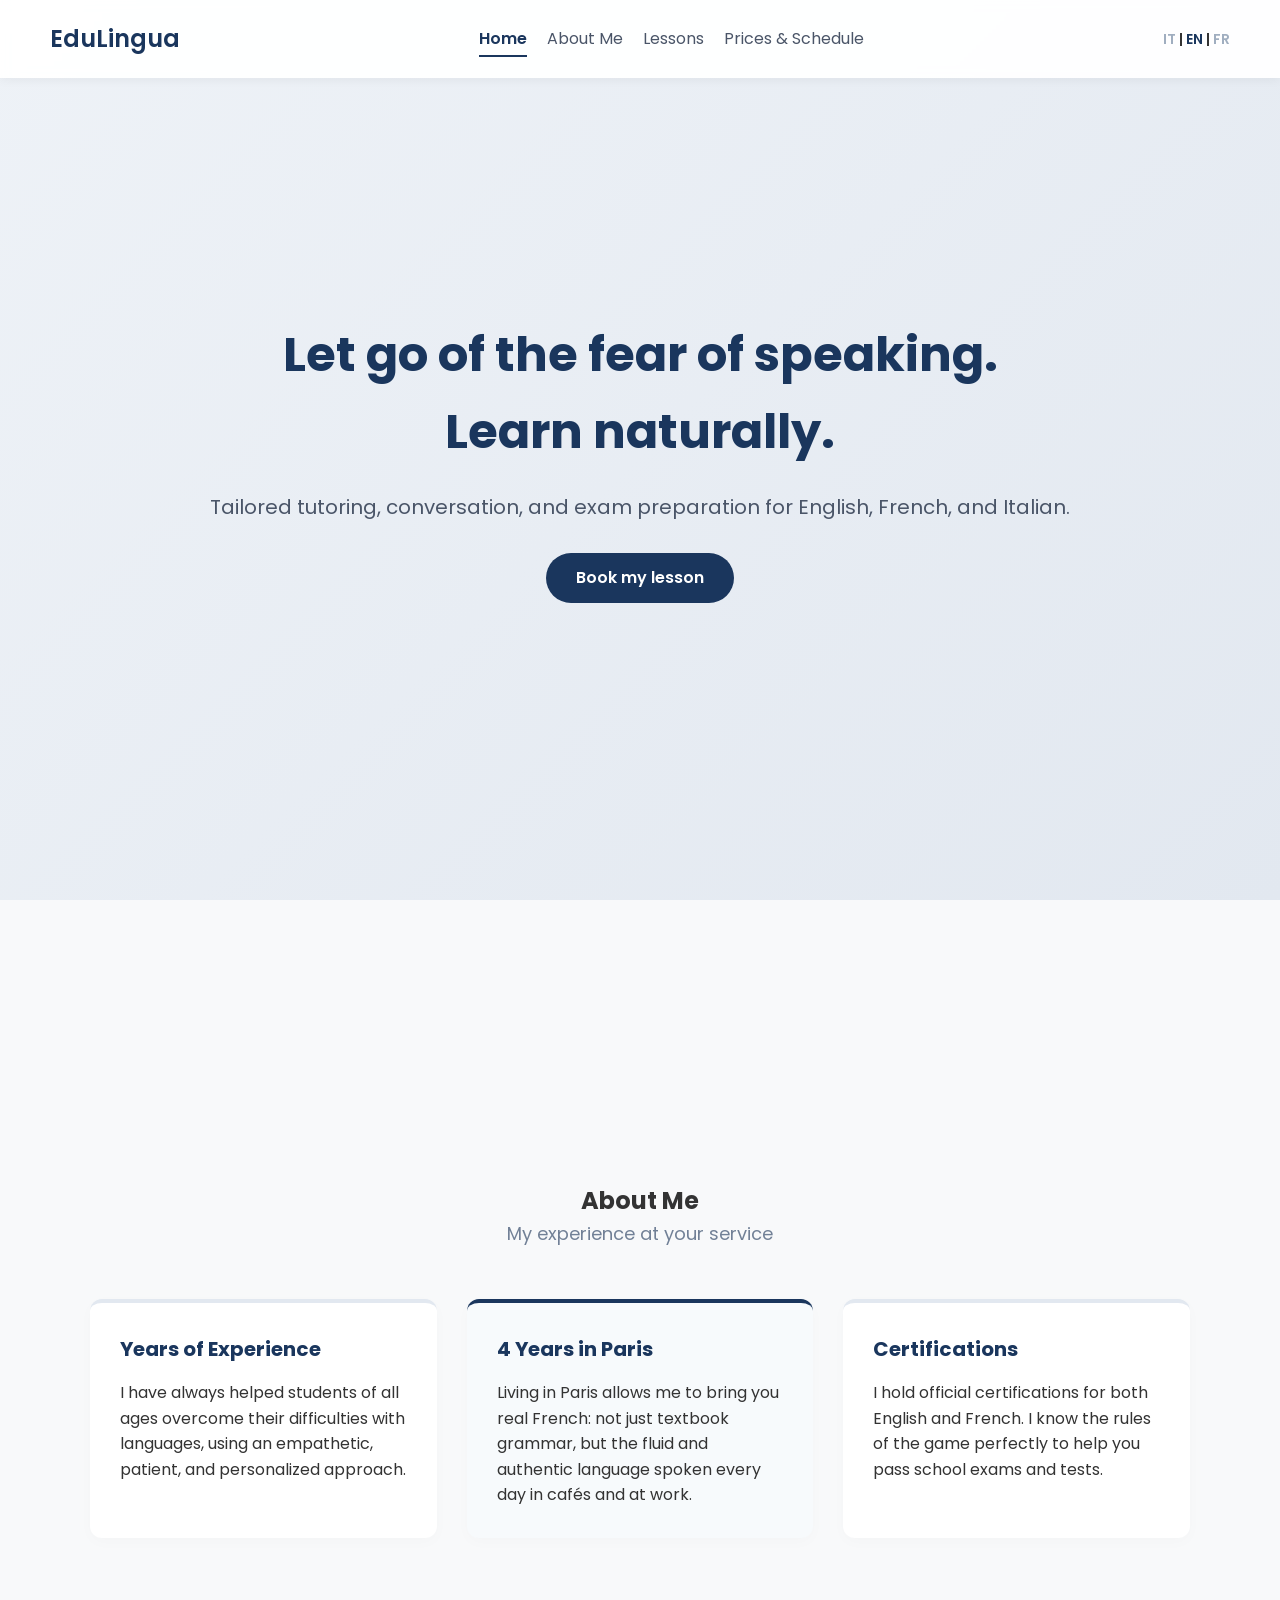
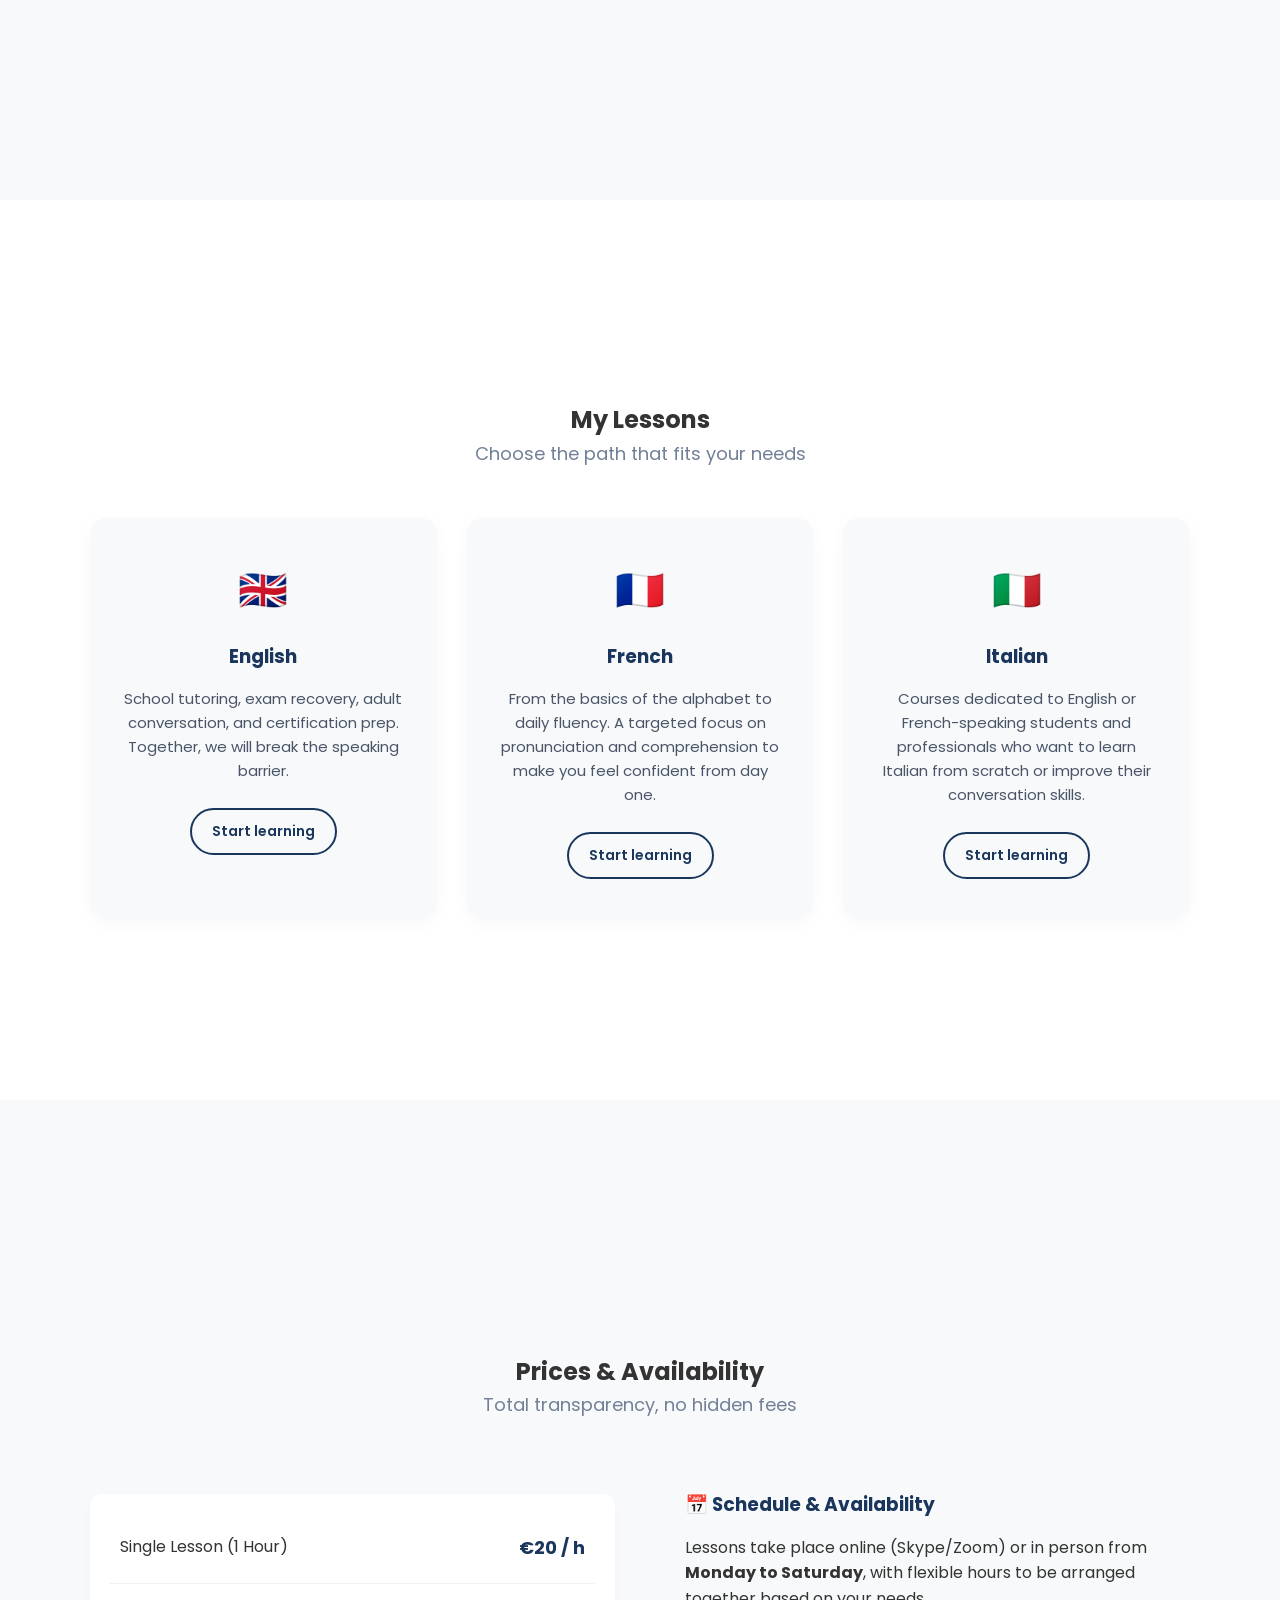
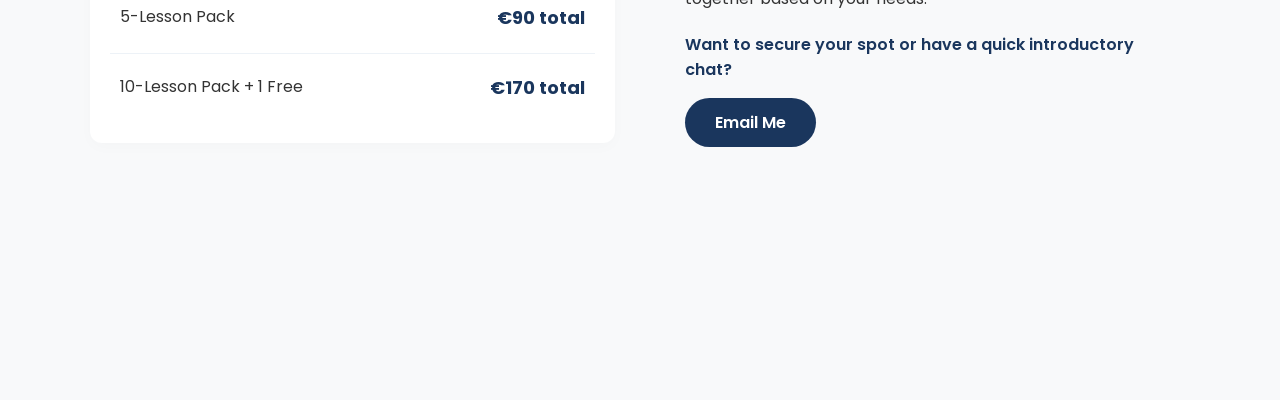
==== index-en.html @ 6850522d "Add files via upload" ====
<!DOCTYPE html>
<html lang="en">
<head>
    <meta charset="UTF-8">
    <meta name="viewport" content="width=device-width, initial-scale=1.0">
    <title>EduLingua - Language Tutoring</title>
    <link href="https://fonts.googleapis.com/css2?family=Poppins:wght@300;400;600&display=swap" rel="stylesheet">
    <link rel="stylesheet" href="style.css">
</head>
<body>

    <nav class="navbar">
        <div class="logo">EduLingua</div>
        <ul class="nav-links">
            <li><a href="#home">Home</a></li>
            <li><a href="#chi-sono">About Me</a></li>
            <li><a href="#lezioni">Lessons</a></li>
            <li><a href="#prezzi">Prices & Schedule</a></li>
        </ul>
        <div class="lang-switch">
            <a href="index-it.html">IT</a> | 
            <span class="active-lang">EN</span> | 
            <a href="index-fr.html">FR</a>
        </div>
    </nav>

    <section id="home" class="section hero-section">
        <h1>Let go of the fear of speaking.<br>Learn naturally.</h1>
        <p>Tailored tutoring, conversation, and exam preparation for English, French, and Italian.</p>
        <a href="#prezzi" class="btn">Book my lesson</a>
    </section>

    <section id="chi-sono" class="section">
        <div class="container">
            <h2>About Me</h2>
            <p class="subtitle">My experience at your service</p>
            
            <div class="about-grid">
                <div class="about-card">
                    <h3>Years of Experience</h3>
                    <p>I have always helped students of all ages overcome their difficulties with languages, using an empathetic, patient, and personalized approach.</p>
                </div>
                <div class="about-card highlight">
                    <h3>4 Years in Paris</h3>
                    <p>Living in Paris allows me to bring you real French: not just textbook grammar, but the fluid and authentic language spoken every day in cafés and at work.</p>
                </div>
                <div class="about-card">
                    <h3>Certifications</h3>
                    <p>I hold official certifications for both English and French. I know the rules of the game perfectly to help you pass school exams and tests.</p>
                </div>
            </div>
        </div>
    </section>

    <section id="lezioni" class="section bg-light">
        <div class="container">
            <h2>My Lessons</h2>
            <p class="subtitle">Choose the path that fits your needs</p>
            
            <div class="services-grid">
                <div class="service-box">
                    <div class="icon">🇬🇧</div>
                    <h3>English </h3>
                    <p>School tutoring, exam recovery, adult conversation, and certification prep. Together, we will break the speaking barrier.</p>
                    <a href="#prezzi" class="btn-secondary">Start learning</a>
                </div>
                <div class="service-box">
                    <div class="icon">🇫🇷</div>
                    <h3>French </h3>
                    <p>From the basics of the alphabet to daily fluency. A targeted focus on pronunciation and comprehension to make you feel confident from day one.</p>
                    <a href="#prezzi" class="btn-secondary">Start learning</a>
                </div>
                <div class="service-box">
                    <div class="icon">🇮🇹</div>
                    <h3>Italian </h3>
                    <p>Courses dedicated to English or French-speaking students and professionals who want to learn Italian from scratch or improve their conversation skills.</p>
                    <a href="#prezzi" class="btn-secondary">Start learning</a>
                </div>
            </div>
        </div>
    </section>

    <section id="prezzi" class="section">
        <div class="container">
            <h2>Prices & Availability</h2>
            <p class="subtitle">Total transparency, no hidden fees</p>
            
            <div class="pricing-container">
                <div class="price-table">
                    <div class="price-row">
                        <span>Single Lesson (1 Hour)</span>
                        <strong>€20 / h</strong>
                    </div>
                    <div class="price-row">
                        <span>5-Lesson Pack</span>
                        <strong>€90 total</strong>
                    </div>
                    <div class="price-row">
                        <span>10-Lesson Pack + 1 Free</span>
                        <strong>€170 total</strong>
                    </div>
                </div>
                
                <div class="info-box">
                    <h3>📅 Schedule & Availability</h3>
                    <p>Lessons take place online (Skype/Zoom) or in person from <strong>Monday to Saturday</strong>, with flexible hours to be arranged together based on your needs.</p>
                    <p class="cta-text">Want to secure your spot or have a quick introductory chat?</p>
                    <a href="mailto:tgalimberti732@gmail.com" class="btn">Email Me</a>
                </div>
            </div>
        </div>
    </section>

<script>
        const sections = document.querySelectorAll('.section');
        const navLinks = document.querySelectorAll('.nav-links a');

        window.addEventListener('scroll', () => {
            let current = '';
            
            sections.forEach(section => {
                const sectionTop = section.offsetTop;
                // Rileva la sezione quando si trova a circa metà dello schermo
                if (pageYOffset >= sectionTop - 150) {
                    current = section.getAttribute('id');
                }
            });

            navLinks.forEach(link => {
                link.classList.remove('active');
                if (link.getAttribute('href').includes(current)) {
                    link.classList.add('active');
                }
            });
        });
    </script>
</body>
</html>
---- style.css ----
/* RESET INIZIALE */
 *{
    margin: 0;
    padding: 0;
    box-sizing: border-box;
}

/* EFFETTO DI SCROLL FLUIDO */
html {
    scroll-behavior: smooth;
    font-family: 'Poppins', sans-serif;
}

body {
    background-color: #f8f9fa; /* Sfondo minimal chiaro */
    color: #333333; /* Testo scuro ma non nero puro */
    line-height: 1.6;
}

/* BARRA DI NAVIGAZIONE MODERNA */
.navbar {
    position: fixed;
    top: 0;
    left: 0;
    width: 100%;
    display: flex;
    justify-content: space-between;
    align-items: center;
    padding: 20px 50px;
    background-color: rgba(255, 255, 255, 0.95);
    backdrop-filter: blur(5px); /* Effetto vetro sfocato moderno */
    box-shadow: 0 2px 10px rgba(0,0,0,0.05);
    z-index: 1000;
}

.navbar .logo {
    font-weight: 600;
    font-size: 24px;
    color: #1a365d; /* Blu Notte */
}

.nav-links {
    list-style: none;
    display: flex;
    gap: 20px;
}

.nav-links a {
    text-decoration: none;
    color: #4a5568;
    font-weight: 400;
    transition: color 0.3s;
}
.nav-links a {
    text-decoration: none;
    color: #4a5568;
    font-weight: 400;
    transition: color 0.3s;
}

/* STILE PER LA VOCE DEL MENU ATTIVA IN AUTOMATICO */
.nav-links a.active {
    color: #1a365d; 
    font-weight: 600;
    border-bottom: 2px solid #1a365d; 
    padding-bottom: 5px;
}

.nav-links a:hover {
    color: #1a365d; 
}

.nav-links a:hover {
    color: #1a365d; /* Cambia colore al passaggio del mouse */
}

/* STILE GENERALE DELLE SEZIONI */
.section {
    padding: 100px 50px 80px 50px;
    min-height: 100vh; /* Ogni sezione prende tutta la schermata */
    display: flex;
    flex-direction: column;
    justify-content: center;
    align-items: center;
    text-align: center;
}

/* SEZIONE HERO (HOME) */
.hero-section {
    background: linear-gradient(135deg, #eef2f7 0%, #e2e8f0 100%);
}

.hero-section h1 {
    font-size: 48px;
    color: #1a365d;
    margin-bottom: 20px;
}

.hero-section p {
    font-size: 20px;
    color: #4a5568;
    margin-bottom: 30px;
}

/* BOTTONE DINAMICO */
.btn {
    display: inline-block;
    padding: 12px 30px;
    background-color: #1a365d;
    color: white;
    text-decoration: none;
    border-radius: 30px;
    font-weight: 600;
    transition: transform 0.2s, background-color 0.2s;
}

.btn:hover {
    background-color: #2b6cb0;
    transform: translateY(-3px); /* Effetto saltino verso l'alto */
}

/* STRUTTURA CONTENITORI */
.container {
    width: 100%;
    max-width: 1100px;
    margin: 0 auto;
}

.subtitle {
    color: #718096;
    margin-bottom: 50px;
    font-size: 18px;
}

.bg-light {
    background-color: #ffffff;
}

/* SELETTORE LINGUA NELLA NAVBAR */
.lang-switch {
    font-size: 14px;
    font-weight: 600;
}
.lang-switch a {
    text-decoration: none;
    color: #a0aec0;
    transition: color 0.3s;
}
.lang-switch a:hover {
    color: #1a365d;
}
.active-lang {
    color: #1a365d;
}

/* GRIGLIA CHI SONO */
.about-grid {
    display: flex;
    gap: 30px;
    justify-content: space-between;
    margin-top: 20px;
}

.about-card {
    flex: 1;
    background: white;
    padding: 30px;
    border-radius: 12px;
    box-shadow: 0 4px 15px rgba(0,0,0,0.02);
    text-align: left;
    border-top: 4px solid #e2e8f0;
}

/* Evidenzia il box di Parigi con il colore blu */
.about-card.highlight {
    border-top: 4px solid #1a365d;
    background-color: #f7fafc;
}

.about-card h3 {
    color: #1a365d;
    margin-bottom: 15px;
    font-size: 20px;
}

/* GRIGLIA LEZIONI (I 3 BOX) */
.services-grid {
    display: flex;
    gap: 30px;
    justify-content: space-between;
}

.service-box {
    flex: 1;
    background: #f8f9fa;
    padding: 40px 30px;
    border-radius: 16px;
    box-shadow: 0 4px 20px rgba(0,0,0,0.03);
    transition: transform 0.3s, box-shadow 0.3s;
}

.service-box:hover {
    transform: translateY(-5px);
    box-shadow: 0 10px 30px rgba(0,0,0,0.08);
}

.service-box .icon {
    font-size: 40px;
    margin-bottom: 20px;
}

.service-box h3 {
    color: #1a365d;
    margin-bottom: 15px;
}

.service-box p {
    color: #4a5568;
    font-size: 15px;
    margin-bottom: 25px;
    min-height: 90px; /* Tiene i bottoni allineati */
}

/* BOTTONE SECONDARIO PER I BOX */
.btn-secondary {
    display: inline-block;
    padding: 10px 20px;
    border: 2px solid #1a365d;
    color: #1a365d;
    text-decoration: none;
    border-radius: 25px;
    font-weight: 600;
    font-size: 14px;
    transition: all 0.3s;
}

.btn-secondary:hover {
    background-color: #1a365d;
    color: white;
}

/* SEZIONE PREZZI & INFO */
.pricing-container {
    display: flex;
    gap: 50px;
    align-items: center;
    text-align: left;
    margin-top: 30px;
}

.price-table {
    flex: 1;
    background: white;
    padding: 20px;
    border-radius: 12px;
    box-shadow: 0 4px 15px rgba(0,0,0,0.02);
}

.price-row {
    display: flex;
    justify-content: space-between;
    padding: 20px 10px;
    border-bottom: 1px solid #edf2f7;
    font-size: 16px;
}

.price-row:last-child {
    border-bottom: none;
}

.price-row strong {
    color: #1a365d;
    font-size: 18px;
}

.info-box {
    flex: 1;
    padding: 20px;
}

.info-box h3 {
    color: #1a365d;
    margin-bottom: 15px;
}

.cta-text {
    margin-top: 20px;
    font-weight: 600;
    color: #1a365d;
    margin-bottom: 15px;
}
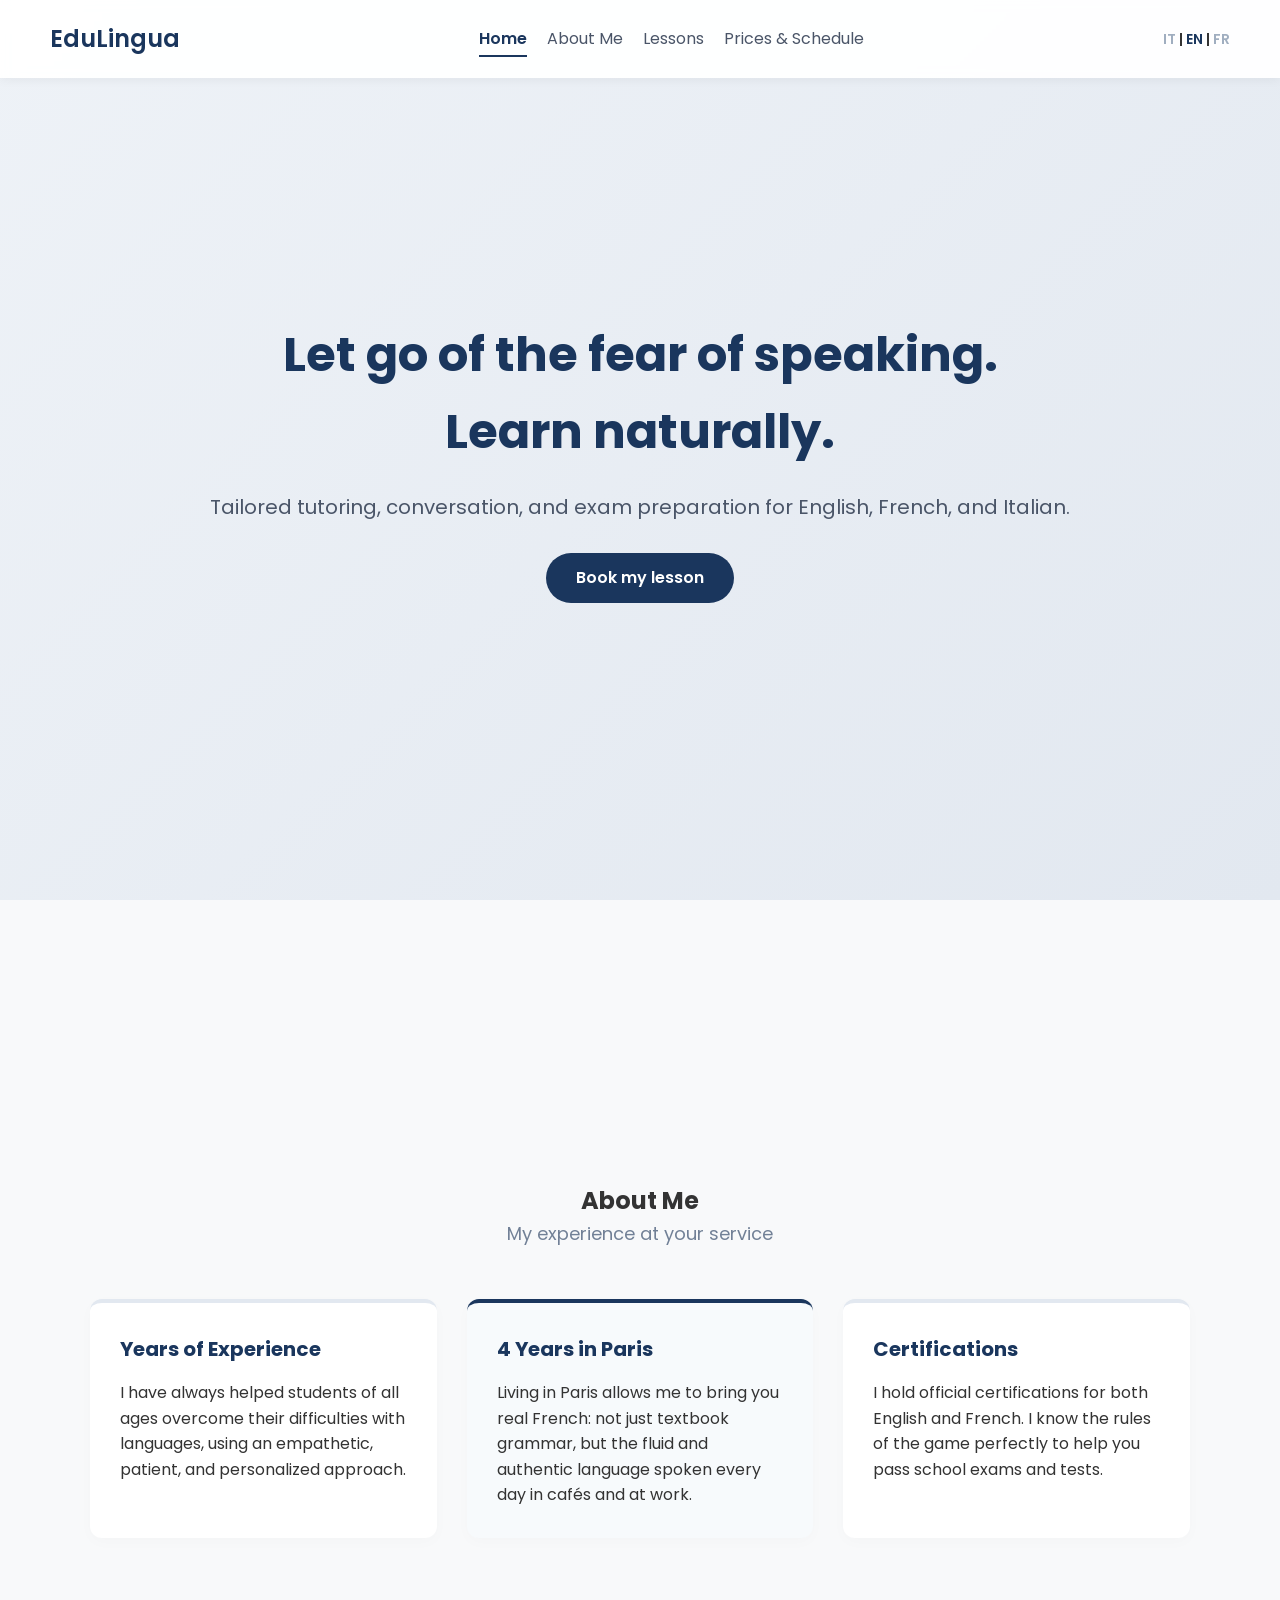
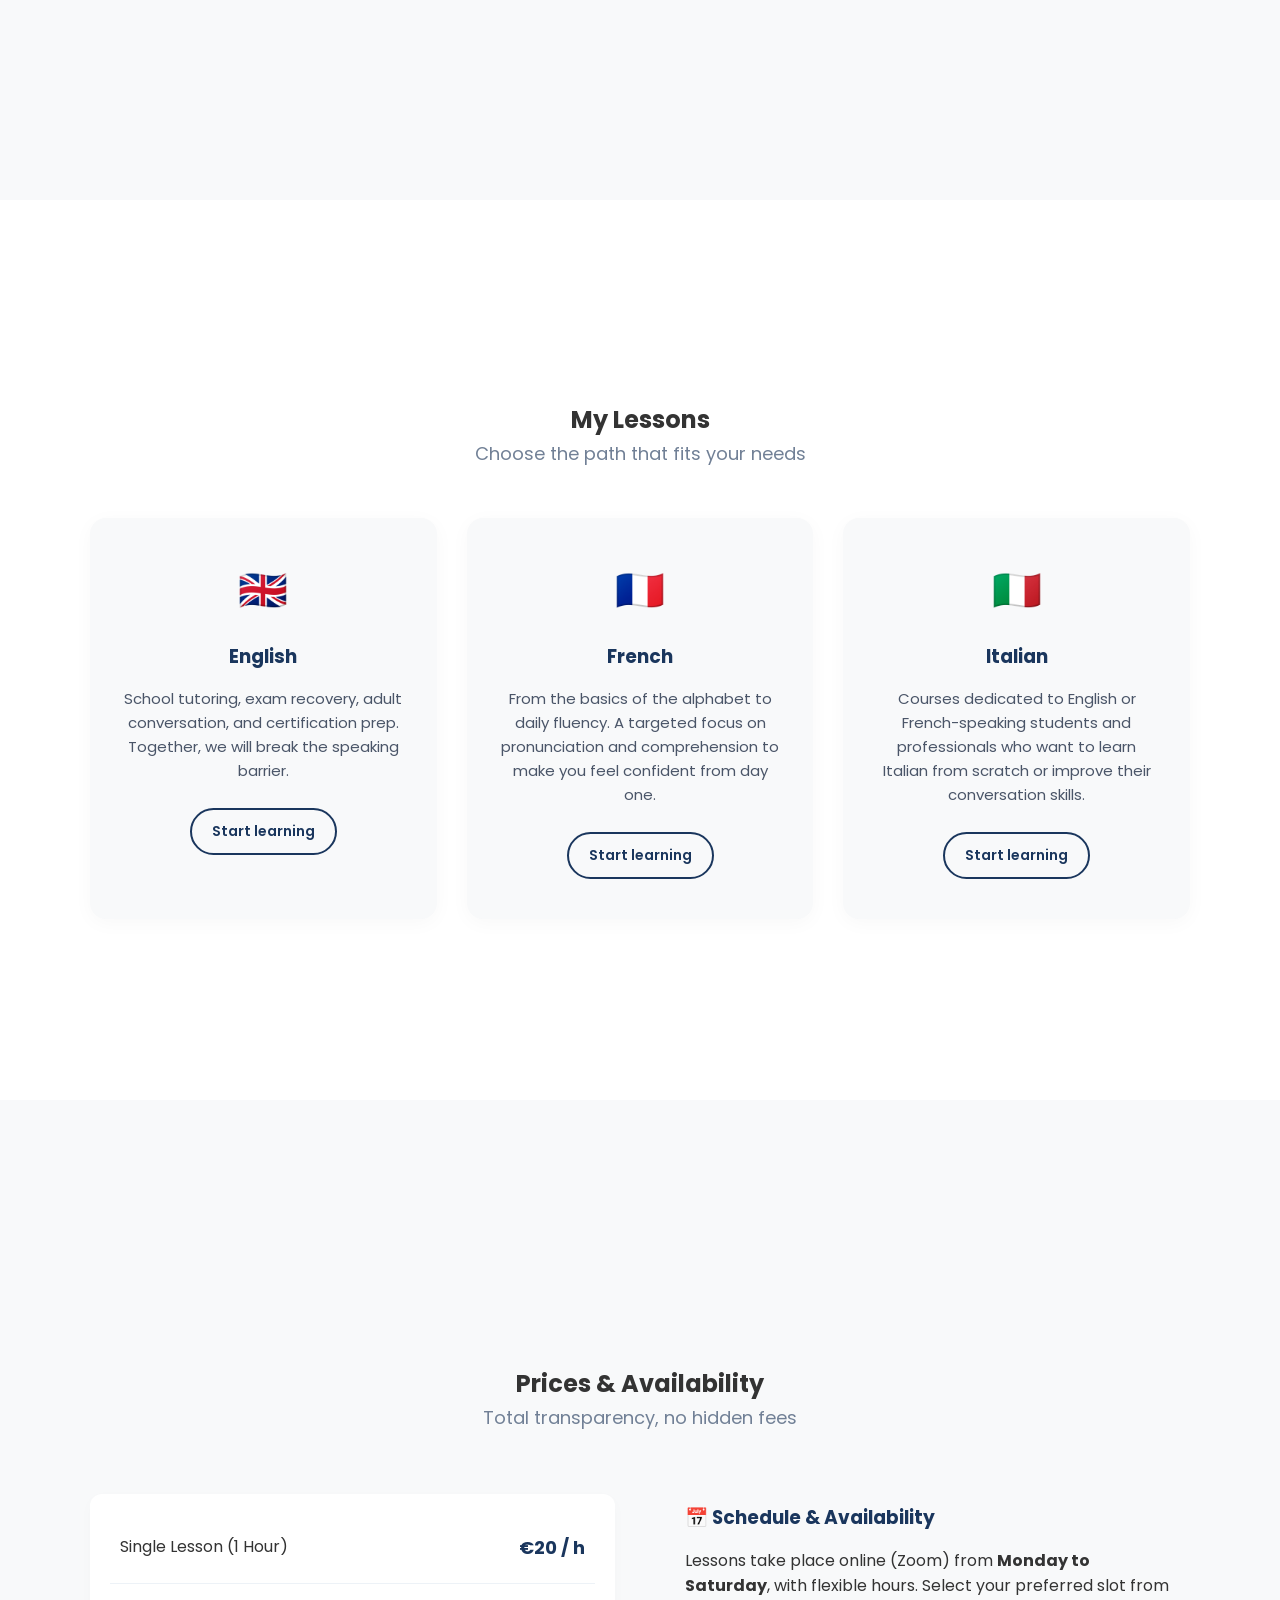
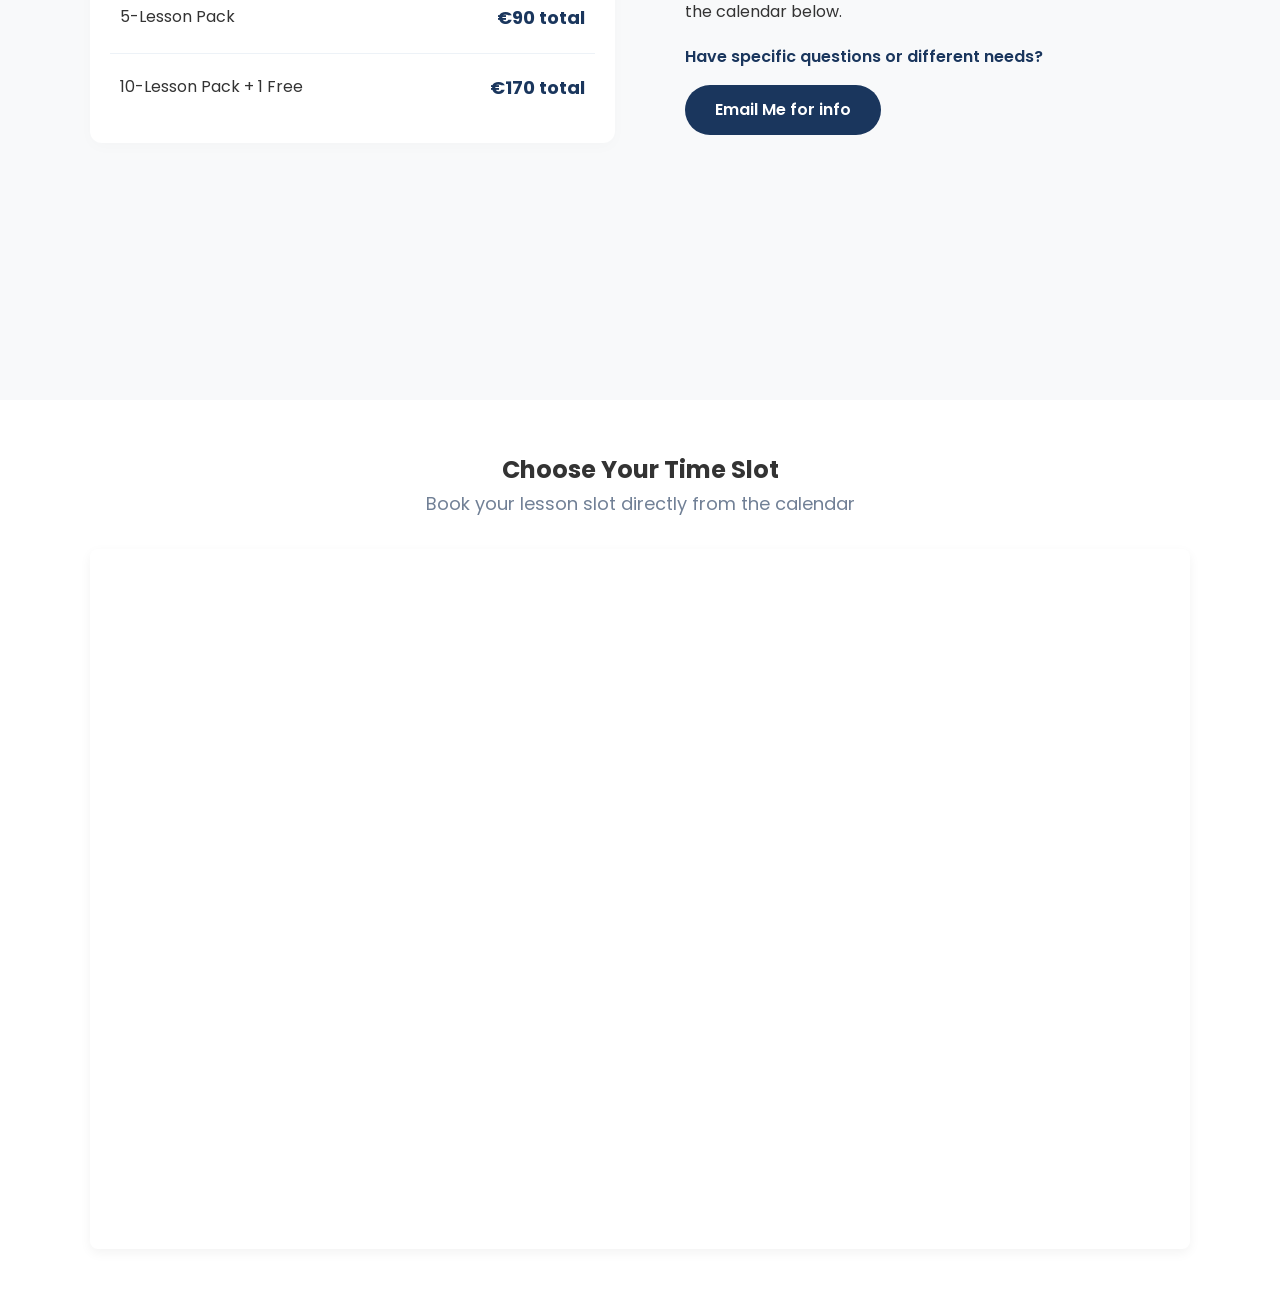
==== commit a3e1fcce: "Add files via upload" ====
--- a/index-en.html
+++ b/index-en.html
@@ -4,7 +4,7 @@
     <meta charset="UTF-8">
     <meta name="viewport" content="width=device-width, initial-scale=1.0">
     <title>EduLingua - Language Tutoring</title>
-    <link href="https://fonts.googleapis.com/css2?family=Poppins:wght@300;400;600&display=swap" rel="stylesheet">
+    <link href="https://fonts.googleapis.com/css2?family=Poppins:wght=300;400;600&display=swap" rel="stylesheet">
     <link rel="stylesheet" href="style.css">
 </head>
 <body>
@@ -60,19 +60,19 @@
             <div class="services-grid">
                 <div class="service-box">
                     <div class="icon">🇬🇧</div>
-                    <h3>English </h3>
+                    <h3>English</h3>
                     <p>School tutoring, exam recovery, adult conversation, and certification prep. Together, we will break the speaking barrier.</p>
                     <a href="#prezzi" class="btn-secondary">Start learning</a>
                 </div>
                 <div class="service-box">
                     <div class="icon">🇫🇷</div>
-                    <h3>French </h3>
+                    <h3>French</h3>
                     <p>From the basics of the alphabet to daily fluency. A targeted focus on pronunciation and comprehension to make you feel confident from day one.</p>
                     <a href="#prezzi" class="btn-secondary">Start learning</a>
                 </div>
                 <div class="service-box">
                     <div class="icon">🇮🇹</div>
-                    <h3>Italian </h3>
+                    <h3>Italian</h3>
                     <p>Courses dedicated to English or French-speaking students and professionals who want to learn Italian from scratch or improve their conversation skills.</p>
                     <a href="#prezzi" class="btn-secondary">Start learning</a>
                 </div>
@@ -103,16 +103,25 @@
                 
                 <div class="info-box">
                     <h3>📅 Schedule & Availability</h3>
-                    <p>Lessons take place online (Skype/Zoom) or in person from <strong>Monday to Saturday</strong>, with flexible hours to be arranged together based on your needs.</p>
-                    <p class="cta-text">Want to secure your spot or have a quick introductory chat?</p>
-                    <a href="mailto:tgalimberti732@gmail.com" class="btn">Email Me</a>
+                    <p>Lessons take place online (Zoom) from <strong>Monday to Saturday</strong>, with flexible hours. Select your preferred slot from the calendar below.</p>
+                    <p class="cta-text">Have specific questions or different needs?</p>
+                    <a href="mailto:tgalimberti732@gmail.com" class="btn">Email Me for info</a>
                 </div>
             </div>
         </div>
     </section>
 
-<script>
-        const sections = document.querySelectorAll('.section');
+    <section id="calendly-section" class="section bg-light" style="padding: 40px 0;">
+        <div class="container" style="text-align: center;">
+            <h2>Choose Your Time Slot</h2>
+            <p class="subtitle" style="margin-bottom: 30px;">Book your lesson slot directly from the calendar</p>
+            
+            <div class="calendly-inline-widget" data-url="https://calendly.com/IL_TUO_LINK_CALENDLY" style="min-width:320px; height:700px; border-radius: 8px; overflow: hidden; box-shadow: 0 4px 12px rgba(0,0,0,0.05);"></div>
+            <script type="text/javascript" src="https://assets.calendly.com/assets/external/widget.js" async></script>
+        </div>
+    </section>
+    <script>
+        const sections = document.querySelectorAll('.section, #calendly-section');
         const navLinks = document.querySelectorAll('.nav-links a');
 
         window.addEventListener('scroll', () => {
@@ -120,7 +129,6 @@
             
             sections.forEach(section => {
                 const sectionTop = section.offsetTop;
-                // Rileva la sezione quando si trova a circa metà dello schermo
                 if (pageYOffset >= sectionTop - 150) {
                     current = section.getAttribute('id');
                 }
